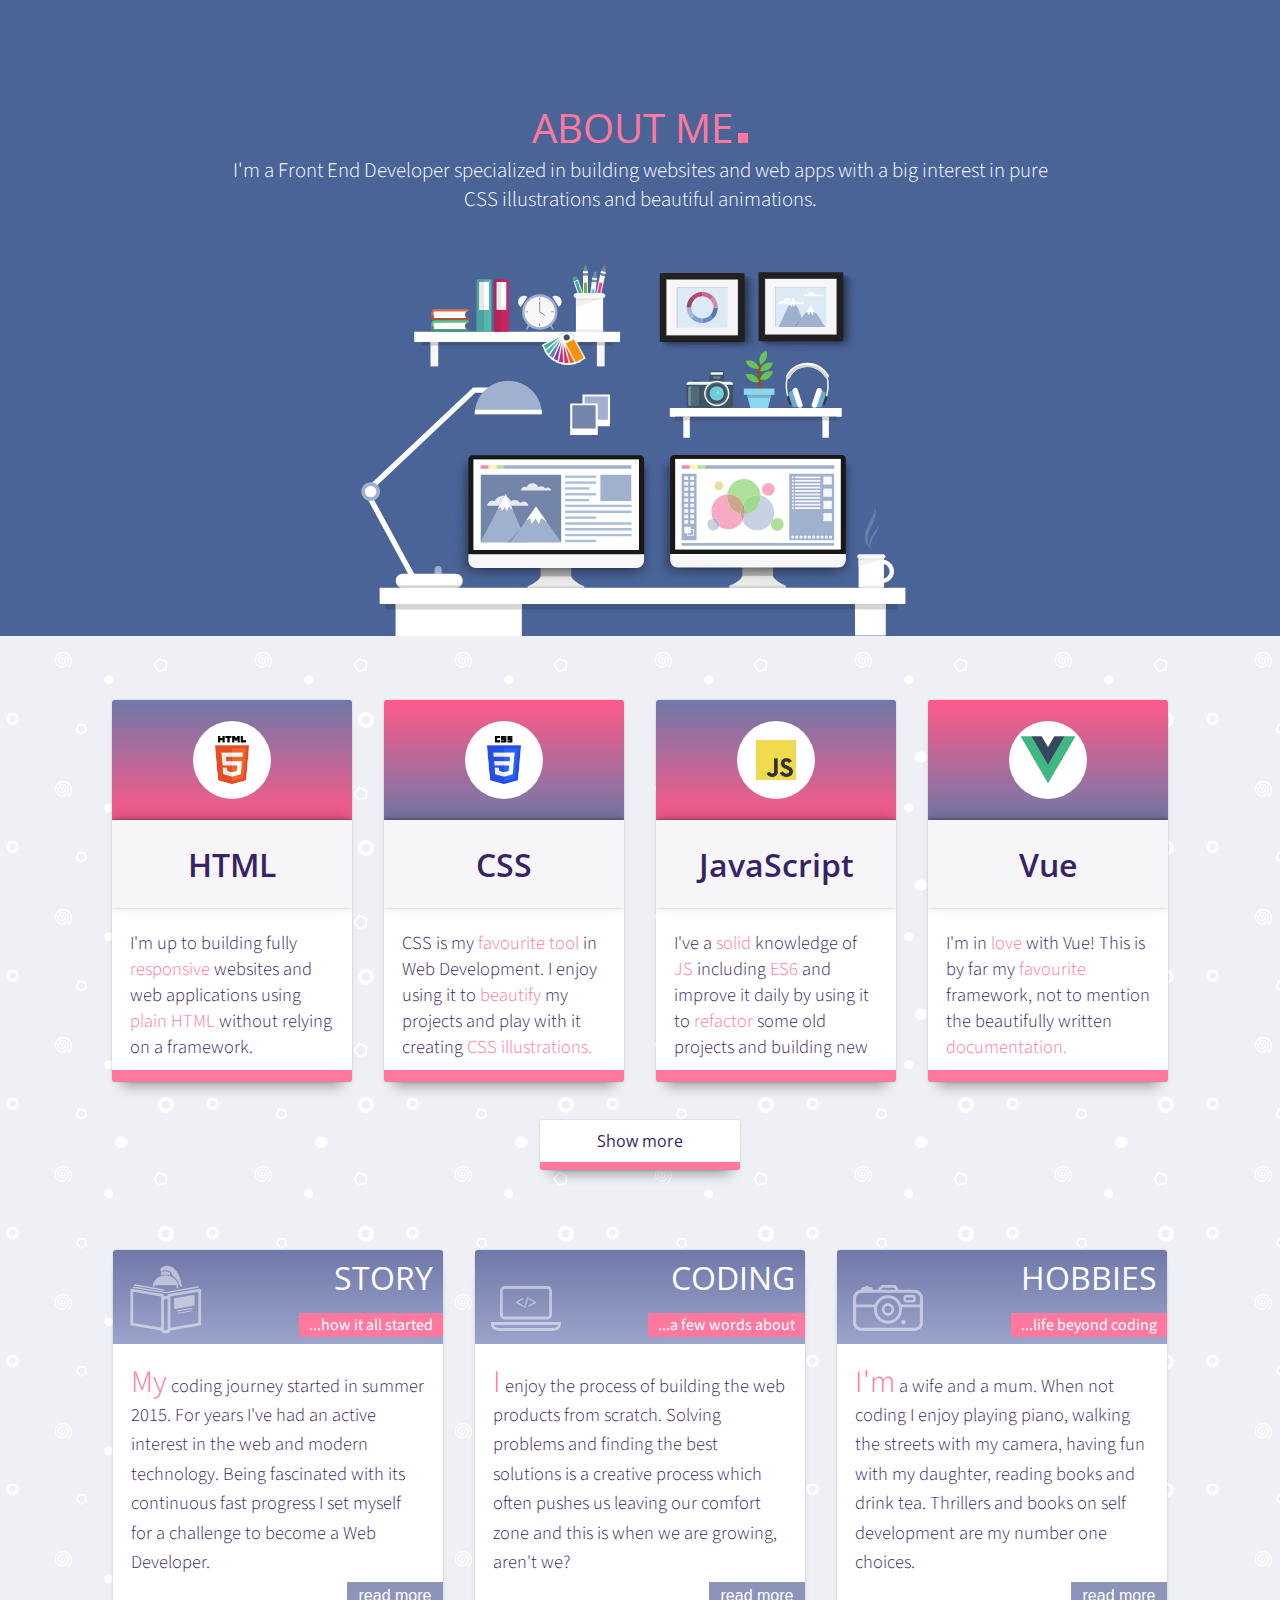
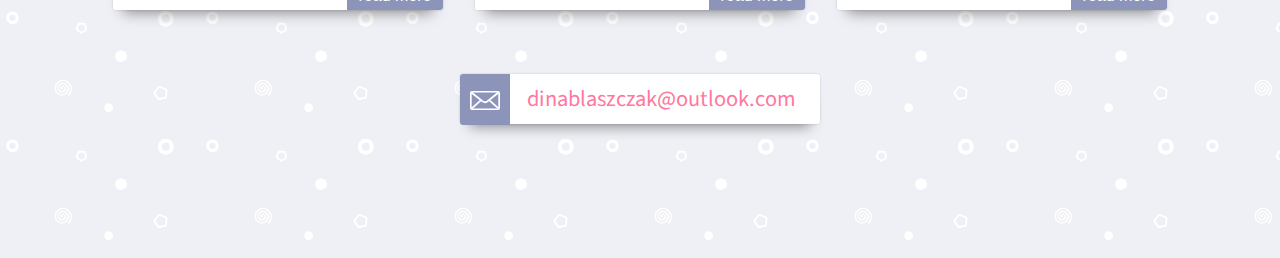
==== about-me.html @ aa44f523 "output commit" ====
<!DOCTYPE html>
<html lang="en">

<head>
  <meta charset="utf-8">

  <meta http-equiv="X-UA-Compatible" content="IE=10; IE=11; IE=edge">
  <meta name="viewport" content="width=device-width, initial-scale=1">
  <meta name="description" content="About page of MINJUNG KIM, Front End Developer located in Poland.">
  <meta name="author" content="MINJUNG KIM">

  <title>About me - MINJUNG KIM | Front End Developer</title>

  <link rel="shortcut icon" href="images/icon.ico" type="image/x-icon" /><!-- Favicon -->
  <link rel="icon" href="images/icon.ico" type="image/x-icon" /><!-- Favicon -->

  <link rel="stylesheet" type="text/css" href="css/normalize.css" /><!-- reset for browsers -->
  <link rel="stylesheet" media="screen" href="css/font-awesome.min.css" /><!-- mobile stylesheet -->
  <link rel="stylesheet" type="text/css" href="css/styles.css" /><!-- main stylesheet -->
  <link rel="stylesheet" type="text/css" href="css/about-me-styles.css" /><!-- about-me stylesheet -->
  <link rel="stylesheet" media="screen" href="css/animations.min.css" /><!-- animations stylesheet -->

  <link rel="stylesheet" media="screen and (max-width: 500px)" href="css/about_media_small.css" />
  <link rel="stylesheet" media="screen and (min-width: 320px) and (max-width: 640px) and (orientation: landscape)"
    href="css/media_small_landscape.css" /><!-- main mobile stylesheet -->
  <!-- about-me mobile stylesheet -->
  <link rel="stylesheet" media="screen and (min-width: 501px) and (max-width: 800px)"
    href="css/about_media_medium.css" /><!-- about-me mobile stylesheet -->
  <link rel="stylesheet" media="screen and (min-width: 800px) and (max-width: 1024px)"
    href="css/about_media_large.css" /><!-- about-me mobile stylesheet -->
  <link rel="stylesheet" media="screen and (min-width: 1024px) and (max-width: 1150px)"
    href="css/about_media_extra_large.css" /><!-- about-me mobile stylesheet -->

  <link href="https://fonts.googleapis.com/css?family=Open+Sans:300,400,400i,600" rel="stylesheet">
  <!-- custom typeface -->
  <link href="https://fonts.googleapis.com/css?family=Source+Sans+Pro:300,400" rel="stylesheet"><!-- custom typeface -->

</head>

<body id="body-about">
  <!-- Navigation -->
  <nav class="nav">
    <a href="index.html#header" class="nav__logo__link"><img class="nav__logo" src="images/logo.svg" alt="logo"></a>
    <span class="hamburger__name">menu</span>
    <svg width="35px" height="35px" class="nav__hamburger">
      <path d="M 5 5 L 33 5" class="hamburger"></path>
      <path d="M 5 15 L 33 15" class="hamburger"></path>
      <path d="M 5 25 L 33 25" class="hamburger"></path>
    </svg>
  </nav>
  <div class="nav-menu">
    <div class="nav-menu__cross">
      <svg width="43px" height="35px">
        <path d="M 5 5 L 30 29" class="nav-menu__cross-line"></path>
        <path d="M 5 29 L 30 5" class="nav-menu__cross-line"></path>
      </svg>
    </div>
    <ul class="nav-menu__list">
      <li class="nav-menu__list-item">
        <a href="index.html" class="nav-menu__link">Home</a>
      </li>
      <li class="nav-menu__list-item">
        <a href="index.html#about" class="nav-menu__link">About</a>
      </li>
      <li class="nav-menu__list-item">
        <a href="index.html#portfolio" class="nav-menu__link">Portfolio</a>
      </li>
      <li class="nav-menu__list-item">
        <a href="index.html#contact" class="nav-menu__link">Contact</a>
      </li>
    </ul>
    <hr class="nav-menu__separator">
    <p class="nav-menu__text">MINJUNG KIM is a front-end developer and designer based in Poland.</p>
    <p class="nav-menu__email">
      <a href="mailto:dinablaszczak@outlook.com" class="nav-menu__link--email">dinablaszczak@outlook.com</a>
    </p>
    <div class="nav-menu__social-btn">
      <a href="https://twitter.com/TheMalni" target="_blank"><span class="fa fa-twitter fa-2x"></span></a>
      <a href="https://codepen.io/themalni" target="_blank"><span class="fa fa-codepen fa-2x"></span></a>
      <a href="https://github.com/Themalni" target="_blank"><span class="fa fa-github fa-2x"></span></a>
      <a href="https://youtube.com/user/TheMalni" target="_blank"><span class="fa fa-youtube fa-2x"></span></a>
      <a href="#" target="_blank"><span class="fa fa-linkedin-square fa-2x"></span></a>
    </div>
  </div>
  <div class="about-me__container">
    <!-- Header -->
    <header class="about-me__header">
      <h1 class="about-me__title">About Me<span class="about-me__title__dot"></span></h1>
      <h3 class="about-me__description">I'm a Front End Developer specialized in building websites and web apps with a
        big interest in pure CSS illustrations and beautiful animations.</h3>
    </header>
    <main class="about-me__main">
      <div class="about-me__skills__flex">
        <!-- first skills item -->
        <div class="about-me__skills__item">
          <div class="about-me__skills__header">
            <img class="about-me__skills__logo" src="images/HTML_large.png" alt="HTML logo">
          </div>
          <div class="about-me__skills__middle">
            <h1 class="about-me__skills__middle__name">HTML</h1>
          </div>
          <p class="about-me__skills__text">I'm up to building fully <span
              class="about-me__skills__text--accent">responsive</span> websites and web applications using <span
              class="about-me__skills__text--accent">plain HTML</span> without relying on a framework.</p>
        </div>
        <!-- second skills item -->
        <div class="about-me__skills__item">
          <div class="about-me__skills__header">
            <img class="about-me__skills__logo" src="images/CSS_large.png" alt="CSS logo">
          </div>
          <div class="about-me__skills__middle">
            <h1 class="about-me__skills__middle__name">CSS</h1>
          </div>
          <p class="about-me__skills__text">CSS is my <span class="about-me__skills__text--accent">favourite tool</span>
            in Web Development. I enjoy using it to <span class="about-me__skills__text--accent">beautify</span> my
            projects and play with it creating <span class="about-me__skills__text--accent">CSS illustrations.</span>
          </p>
        </div>
        <!-- third skills item -->
        <div class="about-me__skills__item">
          <div class="about-me__skills__header">
            <img class="about-me__skills__logo" src="images/js_large.png" alt="JavaScript logo">
          </div>
          <div class="about-me__skills__middle">
            <h1 class="about-me__skills__middle__name">JavaScript</h1>
          </div>
          <p class="about-me__skills__text">I've a <span class="about-me__skills__text--accent">solid</span> knowledge
            of <span class="about-me__skills__text--accent">JS</span> including <span
              class="about-me__skills__text--accent">ES6</span> and improve it daily by using it to <span
              class="about-me__skills__text--accent">refactor</span> some old projects and building new ones.</p>
        </div>
        <!-- sixth skills item -->
        <div class="about-me__skills__item">
          <div class="about-me__skills__header">
            <img class="about-me__skills__logo" src="images/vue.png" alt="Vue logo">
          </div>
          <div class="about-me__skills__middle">
            <h1 class="about-me__skills__middle__name">Vue</h1>
          </div>
          <p class="about-me__skills__text">I'm in <span class="about-me__skills__text--accent">love</span> with Vue!
            This is by far my <span class="about-me__skills__text--accent">favourite</span> framework, not to mention
            the beautifully written <span class="about-me__skills__text--accent">documentation.</span></p>
        </div>
        <!-- forth skills item -->
        <div class="about-me__skills__item">
          <div class="about-me__skills__header">
            <img class="about-me__skills__logo" src="images/react_logo.png" alt="React logo">
          </div>
          <div class="about-me__skills__middle">
            <h1 class="about-me__skills__middle__name">React</h1>
          </div>
          <p class="about-me__skills__text">Learned <span class="about-me__skills__text--accent">fundamentals</span> of
            this library and used it together with <span class="about-me__skills__text--accent">Redux</span> and <span
              class="about-me__skills__text--accent">Styled Components</span> in one of
            the projects.</p>
        </div>
        <!-- fith skills item -->
        <div class="about-me__skills__item">
          <div class="about-me__skills__header">
            <img class="about-me__skills__logo" src="images/jquery_large.png" alt="jQuery logo">
          </div>
          <div class="about-me__skills__middle">
            <h1 class="about-me__skills__middle__name">jQuery</h1>
          </div>
          <p class="about-me__skills__text">I can <span class="about-me__skills__text--accent">manipulate DOM</span>
            with jQuery along with adding some <span class="about-me__skills__text--accent">animations</span> and other
            functionality to a page or an app.</p>
        </div>
        <!-- seventh skills item -->
        <div class="about-me__skills__item">
          <div class="about-me__skills__header">
            <img class="about-me__skills__logo" src="images/git.png" alt="Git logo">
          </div>
          <div class="about-me__skills__middle">
            <h1 class="about-me__skills__middle__name">Git</h1>
          </div>
          <p class="about-me__skills__text">All my latest projects are supported by <span
              class="about-me__skills__text--accent">Git</span>. I use it to publish, <span
              class="about-me__skills__text--accent">maintain</span> my work and for <span
              class="about-me__skills__text--accent">teaming up</span> with other devs.</p>
        </div>
        <!-- eight skills item -->
        <div class="about-me__skills__item">
          <div class="about-me__skills__header">
            <img class="about-me__skills__logo" src="images/photoshop_large.png" alt="Photoshop logo">
          </div>
          <div class="about-me__skills__middle">
            <h1 class="about-me__skills__middle__name">Photoshop</h1>
          </div>
          <p class="about-me__skills__text">Have been using it on some occasions to <span
              class="about-me__skills__text--accent">post process</span> images and know my way around it and its <span
              class="about-me__skills__text--accent">tools</span>.</p>
        </div>
      </div><!-- END skills flex -->
      <button class="about-me__skills__btn">Show more</button>
      <div class="about-me__biography__flex">
        <!-- Background-->
        <div class="about-me__biography__item" id="item__one">
          <div class="about-me__biography__header">
            <img class="about-me__biography__header__icon" src="images/story_biography3.svg" alt="story icon">
            <h2 class="about-me__title about-me__title--small">
              Story</h2>
            <h4 class="about-me__biography__description">...how it all started</h4>
          </div>
          <p class="about-me__biography__text"><span class="about-me__first-letter">My</span> coding journey started in
            summer 2015. For years I've had an active interest in the web and modern technology. Being fascinated with
            its continuous fast progress I set myself for a challenge to become a Web Developer.</p>
          <p class="about-me__biography__text">I enjoy being a lifetime learner. I love creating something out of
            nothing by mixing up my knowledge, skills and imagination. The more days I see behind while learning to
            code, the more I fall in love with the new profession I chose to do for a living. In fact, I call it now my
            "full-time" addiction.</p>
          <p class="about-me__biography__text">People who know me say I am a thorough person with an eye for details. I
            dislike sloppiness in real life and bring the same rules to coding.</p>
          <button class="about-me__more" data-name="item-one-more">read more</button>
        </div>
        <!-- Coding -->
        <div class="about-me__biography__item" id="item__two">
          <div class="about-me__biography__header">
            <img class="about-me__biography__header__icon" src="images/coding_biography.svg" alt="coding icon">
            <h2 class="about-me__title about-me__title--small">Coding</h2>
            <h4 class="about-me__biography__description">...a few words about</h4>
          </div>
          <p class="about-me__biography__text"><span class="about-me__first-letter">I</span> enjoy the process of
            building the web products from scratch. Solving problems and finding the best solutions is a creative
            process which often pushes us leaving our comfort zone and this is when we are growing, aren't we?</p>
          <p class="about-me__biography__text">I chose Front End Development because it allows me to work closely with
            design. Having background in photography and digital illustrations I am pulled towards visual aspect of web
            development. It's amazing to be able to take a design and turn it into a functional product for people to
            use and enjoy.</p>
          <p class="about-me__biography__text">All my projects are fully responsive. Turning my work into a good user
            experience on mobile devices is my priority and I take a great care of it.</p>
          <button class="about-me__more" data-name="item-two-more">read more</button>
        </div>
        <!-- Hobbies  -->
        <div class="about-me__biography__item" id="item__three">
          <div class="about-me__biography__header">
            <img class="about-me__biography__header__icon" src="images/camera_biography.svg" alt="hobbies icon">
            <h2 class="about-me__title about-me__title--small">Hobbies</h2>
            <h4 class="about-me__biography__description">...life beyond coding</h4>
          </div>
          <p class="about-me__biography__text"><span class="about-me__first-letter">I'm</span> a wife and a mum. When
            not coding I enjoy playing piano, walking the streets with my camera, having fun with my daughter, reading
            books and drink tea. Thrillers and books on self development are my number one choices.</p>
          <p class="about-me__biography__text">Since 2010 I've been doing stock photography and have been selling images
            all over the world. Apart from taking photos I get a kick out of image post processing. I have a channel on
            YouTube dedicated to GIMP users who want to learn tips and tricks on editing photos and making
            illustrations.</p>
          <p class="about-me__biography__text">If you have any questions or would like to have a chat about coding, just
            drop me a line or two. I'm keen on meeting new like-minded people.</p>
          <button class="about-me__more" data-name="item-three-more">read more</button>
        </div>
      </div><!-- END biography flex -->
    </main>
    <div class="about-me__email__container">
      <img class="about-me__email__icon" src="images/mail_white.svg" alt="email icon">
      <a class="about-me__email" href="mailto:dinablaszczak@outlook.com">dinablaszczak@outlook.com</a>
    </div>
    <!-- Footer -->
    <footer class="footer">
      <div class="footer__info__container">
        <h2 class="footer__copyright">&copy; MINJUNG KIM 2021</h2>
        <!-- footer navigation -->
        <ul class="footer-menu__list">
          <li class="footer-menu__list-item">
            <a href="index.html#about" class="footer-menu__link">About</a>
          </li>
          <li class="footer-menu__list-item">
            <a href="index.html#portfolio" class="footer-menu__link">Portfolio</a>
          </li>
          <li class="footer-menu__list-item">
            <a href="index.html#contact" class="footer-menu__link">Contact</a>
          </li>
        </ul>
        <!-- footer social buttons -->
        <div class="footer__social-btn">
          <a href="https://twitter.com/TheMalni" target="_blank"><span class="fa fa-twitter fa-2x"></span></a>
          <a href="https://codepen.io/themalni" target="_blank"><span class="fa fa-codepen fa-2x"></span></a>
          <a href="https://github.com/Themalni" target="_blank"><span class="fa fa-github fa-2x"></span></a>
          <a href="https://youtube.com/user/TheMalni" target="_blank"><span class="fa fa-youtube fa-2x"></span></a>
          <a href="#" target="_blank"><span class="fa fa-linkedin-square fa-2x"></span></a>
        </div>
      </div>
    </footer>
  </div>
  <script src="https://cdnjs.cloudflare.com/ajax/libs/jquery/3.1.0/jquery.min.js"></script><!-- jQuery -->
  <script type="text/javascript" src="js/inert.min.js"></script><!-- inert js-->
  <script type="text/javascript" src="js/scripts.min.js"></script><!-- Custom JavaScript -->

  <script>
    (function (i, s, o, g, r, a, m) {
      i['GoogleAnalyticsObject'] = r; i[r] = i[r] || function () {
        (i[r].q = i[r].q || []).push(arguments)
      }, i[r].l = 1 * new Date(); a = s.createElement(o),
        m = s.getElementsByTagName(o)[0]; a.async = 1; a.src = g; m.parentNode.insertBefore(a, m)
    })(window, document, 'script', 'https://www.google-analytics.com/analytics.js', 'ga');

    ga('create', 'UA-29336846-8', 'auto');
    ga('send', 'pageview');

  </script>

</body>

</html>
---- css/styles.css ----
/* Colors
navy: #382266
pink: #ff789e
blue: #8d94ba
*/

/***  General styles  ***/

body {
  margin: 0;
  padding: 0;
  background-color:  #ff789e;
  overflow-x: hidden;
}
li {
  list-style-type: none;
}
a {
  text-decoration: none;
  color: #fff;
}

/* Icons */
.fa.fa-twitter,
.fa.fa-codepen,
.fa.fa-github,
.fa.fa-youtube,
.fa.fa-linkedin-square {
  display: inline-block;
  margin: 0 5px;
  color: #cfd2e2;
  transition: all 0.2s linear;
}
.fa:hover {
  color: #fff;
}
.fa-2x {
  font-size: 1.5em;
}

/* Titles */
.about__title,
.portfolio__title,
.contact__title {
  width: 100%;
  margin: 0;
  padding: 2em 0 1em;
  color: #ff789e;
  font-size: 2.5em;
  font-family: 'Open Sans', sans-serif;
  font-weight: 400;
  text-align: center;
  text-transform: uppercase;
}
.title--white {
  color: #fff;
}
.about__title__dot,
.portfolio__title__dot,
.contact__title__dot {
  display: inline-block;
  width: 10px;
  height: 10px;
  margin-left: 5px;
  background-color: #ff789e;
}
.title__dot--white {
  background-color: #fff;
}

/***  Navigation  ***/
.nav {
  max-width: 100%;
  height: 50px;
  margin: 0 auto;
  background-color: #382266;
  opacity: 0;
  position: fixed;
  top: 0;
  left: 0;
  right: 0;
  z-index: 5;
}
.nav__logo {
  max-width: 30px;
  height: auto;
  position: relative;
  top: 0.5em;
  left: 0.5em;
}
.nav__hamburger {
  position: absolute;
  top: 0.6em;
  right: 0.8em;
  cursor: pointer;
  opacity: 1;
  -webkit-user-select: none;
     -moz-user-select: none;
      -ms-user-select: none;
          user-select: none;
}
.hamburger {
  stroke: #fff;
  stroke-width: 3;
  stroke-linecap: round;
}
.hamburger__name {
  padding: 5px;
  position: absolute;
  bottom: 1em;
  right: 4.4em;
  font-size: 0.75em;
  font-family: 'Open Sans', sans-serif;
  font-weight: 600;
  color: #fff;
  border-right: 2px solid #fff;
  text-transform: uppercase;
  letter-spacing: 2px;
}
.nav-menu {
  width: 0;
  height: 100%;
  background-color: #60689f;
  background: linear-gradient(to top, #60689f, #8d94ba);
  position: fixed;
  top: 0;
  right: 0;
  bottom: 0;
  z-index: 5;
  transition: all 0.5s linear;
}
.nav-menu__cross {
  /* display: none; */
  /* position: absolute;
  top: 0.8em;
  right: 0.6em; */
  opacity: 1;
  cursor: pointer;
  z-index: 6;
  -webkit-user-select: none;
     -moz-user-select: none;
      -ms-user-select: none;
          user-select: none;
  margin-left: 200px;
  margin-top: 10px;
}
.nav-menu__cross-line {
  stroke: #cfd2e2;
  stroke-width: 3;
  stroke-linecap: round;
}
.nav-menu__list {
  padding-top: 1.2em;
  margin-left: -0.7em;
}
.nav-menu__list-item {
  color: #fff;
  font-size: 1.2em;
  font-family: 'Open Sans', sans-serif;
  font-weight: 400;
  line-height: 1.8em;
  position: relative;
  opacity: 1;
}
.nav-menu__link {
  color: #cfd2e2;
  transition: all 0.1s linear;
}
.nav-menu__link:hover {
  color: #fff;
}
.nav-menu__separator {
  width: 195px;
  margin: 2em 0 2em 1.7em ;
  height: 1px;
  background-color: #cfd2e2;
  border: none;
  opacity: 1;
}
.nav-menu__text,
.nav-menu__email {
  margin: 2em;
  width: 200px;
  color: #cfd2e2;
  font-size: 0.9em;
  font-family: 'Open Sans', sans-serif;
  font-weight: 400;
  opacity: 1;
}
.nav-menu__link--email {
  color: #cfd2e2;
  transition: all 0.1s linear;
}
.nav-menu__link--email:hover {
  color: #fff;
}
.nav-menu__social-btn {
  margin: 2em 1.3em;
  width: 250px;
  opacity: 1;
}

/***  Header  ***/
.header {
  background-image: url(../images/header_background.svg);
  background-repeat: repeat;
  background-size: 400px;
  background-position: top left;
  height: 530px;
  text-align: center;
  position: relative;
  z-index: 2;
  opacity: 0;
  overflow: hidden;
}
.header__title {
  display: inline-block;
  background-color: #fff;
  padding: 0 15px;
  color: #ff789e;
  font-size: 2.9em;
  font-family: 'Open Sans', sans-serif;
  font-weight: 800;
  text-transform: uppercase;
  opacity: 0;
  position: absolute;
  top: 2em;
  left: 50%;
  -webkit-transform: translateX(-50%);
          transform: translateX(-50%);
}
.header__subtitle {
  display: inline-block;
  background-color: #8d94ba;
  padding: 3px 15px;
  color: #fff;
  font-size: 1.8em;
  font-family: 'Open Sans', sans-serif;
  font-weight: 400;
  letter-spacing: 1px;
  opacity: 0;
  position: absolute;
  top: 6em;
  left: 50%;
  -webkit-transform: translateX(-50%);
          transform: translateX(-50%);
}
.header__btn {
  border: 4px solid #fff;
  border-bottom-color: transparent;
  border-top-color: transparent;
  width: 220px;
  background-color: #8d94ba;
  border-radius: 25px;
  padding: 5px 0;
  color: #fff;
  font-size: 1.3em;
  font-family: 'Open Sans', sans-serif;
  font-weight: 400;
  letter-spacing: 1px;
  opacity: 0;
  position: absolute;
  bottom: 8em;
  left: 50%;
  -webkit-transform: translateX(-50%);
          transform: translateX(-50%);
  transition: all .3s linear;
}
.header__btn:hover {
  box-shadow: 0 3px 5px -3px #333,
              inset 0 -50px 0 0 #382266;
  color: #fff;
}
.header__mouse__container {
  box-sizing: border-box;
  position: absolute;
  bottom: -100px;
  left: 50%;
  -webkit-transform: translateX(-50%);
          transform: translateX(-50%);
  width: 170px;
  height: 150px;
  background-color: #382266;
  border-radius: 50%;
}
.header__mouse {
  width: 34px;
  height: auto;
  position: absolute;
  bottom: 7.5em;
  left: 50%;
  -webkit-transform: translateX(-50%);
          transform: translateX(-50%);
  z-index: 4;
}
.header__mouse__roll {
  width: 34px;
  height: auto;
  position: absolute;
  bottom: 7.5em;
  left: 50%;
  -webkit-transform: translateX(-50%);
          transform: translateX(-50%);
  z-index: 4;
}
.header__mouse__text {
  color: #fff;
  font-size: 0.6em;
  font-family: 'Open Sans', sans-serif;
  font-weight: 400;
  letter-spacing: 1px;
  position: absolute;
  bottom: 9.2em;
  left: 50%;
  -webkit-transform: translateX(-50%);
          transform: translateX(-50%);
  z-index: 4;
}

/*** Main section ***/
.main-container {
  opacity: 0;
  z-index: 1;
  position: relative;
  z-index: 1;
}

/*** About section ***/
.about {
  background-color: #382266;
}
.about__info__container {
  display: -webkit-box;
  display: -ms-flexbox;
  display: flex;
  -webkit-box-pack: center;
      -ms-flex-pack: center;
          justify-content: center;
  padding: 0 2em 3em;
}
.about__text {
  min-width: 300px;
  max-width: 560px;
  box-sizing: content-box;
  background-color: #ff789e;
  padding: 0 2em 0;
  border-left: 15px solid #8d94ba;
}
.about__text__description {
  font-family: 'Source Sans Pro', sans-serif;
}
.about__text__description:first-of-type {
  padding-bottom: 1em;
  color: #fff;
  font-size: 1.6em;
  font-weight: 400;
  border-bottom: 1px solid #fff;
}
.about__text__description:last-of-type {
  color: #fff;
  font-size: 1.3em;
  font-weight: 300;
}
.about__btn {
  display: inline-block;
  height: 26px;
  margin: 0.5em 0 1em 0;
  padding: 5px 20px 3px;
  border-radius: 26px;
  background-color: #8d94ba;
  color: #fff;
  font-size: 1em;
  font-family: 'Open Sans', sans-serif;
  font-weight: 400;
  border: 4px solid #fff;
  border-bottom-color: transparent;
  border-top-color: transparent;
  transition: all 0.3s linear;
}
.about__btn:hover {
  box-shadow: inset 0 -50px 0 0 #382266;
  color: #fff;
}
.about__img {
  display: block;
  max-width: 360px;
  max-height: 360px;
  border-radius: 50%;
  border: 15px solid #ff789e;
  border-top-left-radius: 0;
  border-bottom-left-radius: 0;
}
.about__img__mobile {
  display: none;
}

/*** Portfolio ***/

.portfolio {
  padding: 0 2em 3em;
  background-color: #fff;
  z-index: 4;
}
.portfolio__description {
  max-width: 65%;
  margin: 0 auto 2em;
  color: #382266;
  font-size: 1.2em;
  font-family: 'Source Sans Pro', sans-serif;
  font-weight: 300;
  text-align: center;
}
.portfolio__nav__container {
  max-width: 918px;
  margin: 0 auto 0.5em;
  display: -webkit-box;
  display: -ms-flexbox;
  display: flex;
  -webkit-box-pack: center;
      -ms-flex-pack: center;
          justify-content: center;
  -ms-flex-wrap: wrap;
      flex-wrap: wrap;
  background-color: #7078a9;
}
.portfolio__nav__btn {
  width: 128px;
  margin: 1em 0.8em 0.8em;
  padding: 0 5px 4px;
  background-color: transparent;
  color: #fff;
  font-size: 1.1em;
  font-family: 'Open Sans', sans-serif;
  font-weight: 400;
  text-align: center;
  border: none;
  position: relative;
}
.portfolio__nav__btn:before,
.portfolio__nav__btn:after  {
  content: "";
  position: absolute;
  top: -13%;
  left: 50%;
  -webkit-transform: translateX(-50%);
          transform: translateX(-50%);
  border-width: 0;
  border-style: solid;
  border-color: #fff;
  width: 128px;
  height: 115%;
  transition: all .3s linear;
}
.portfolio__nav__btn:before {
  border-top-width: 2px;
  border-left-width: 2px;
}
.portfolio__nav__btn:after {
  border-bottom-width: 2px;
  border-right-width: 2px;
}
.portfolio__nav__btn:hover.portfolio__nav__btn:before,
.portfolio__nav__btn:hover.portfolio__nav__btn:after {
  width: 70%;
  height: 0%;
}
.portfolio__nav__btn:hover.portfolio__nav__btn:after {
  top: 100%;
}
.portfolio__items-container {
  max-width: 932px;
  margin: 0 auto;
  background-color: #fff;
  display: -webkit-box;
  display: -ms-flexbox;
  display: flex;
  -webkit-box-pack: center;
      -ms-flex-pack: center;
          justify-content: center;
  -ms-flex-wrap: wrap;
      flex-wrap: wrap;
  overflow: hidden;
}
.portfolio__item {
  display: block;
  margin: 0.5em;
  width: 450px;
  background-color: #7078a9;
  position: relative;
  overflow: hidden;
  float: left;
}
.portfolio__item__info {
  margin: 0.2em 0 0.5em;
  color: #fff;
  font-size: 1.4em;
  font-family: 'Open Sans', sans-serif;
  font-weight: 300;
  text-align: center;
}
.portfolio__item__thumbnail {
  width: 100%;
  height: auto;
  border-bottom: 1px solid #cfd2e2;
  -webkit-transform: translateY(0%);
          transform: translateY(0%);
  transition: all 0.6s linear;
  z-index: 4;
}
.portfolio__item:hover .portfolio__item__thumbnail {
  -webkit-transform: scale(1.1) translateY(120%);
          transform: scale(1.1) translateY(120%);
}
.portfolio__item:hover .portfolio__item__hover {
  -webkit-transform: translateY(0%);
          transform: translateY(0%);
}
.portfolio__item__hover {
  position: relative;
  width: 100%;
  height: 100%;
  padding-top: 2.5em;
  background-color: #ff4d7f;
  background: linear-gradient(to top, #ff99b6 0%, #ff4d7f 100%);
  position: absolute;
  left: 0;
  top: 0;
  -webkit-transform: translateY(-100%);
          transform: translateY(-100%);
  transition: all 0.6s linear;
  text-align: center;
  z-index: 3;
}
.portfolio__item__hover:before {
  content: "";
  position: absolute;
  top: 2em;
  left: 1.5em;
  width: 0;
  height: 0;
  border-width: 0;
  border-top-width: 1px;
  border-left-width: 1px;
  border-style: solid;
  border-color: #fff;
  transition: all .8s linear;
}
.portfolio__item__hover:after {
  content: "";
  position: absolute;
  bottom: 4.5em;
  right: 1.5em;
  width: 0;
  height: 0;
  border-width: 0;
  border-bottom-width: 1px;
  border-right-width: 1px;
  border-style: solid;
  border-color: #fff;
  transition: all .8s linear;
}
.portfolio__item:hover .portfolio__item__hover:before,
.portfolio__item:hover .portfolio__item__hover:after {
  width: 85%;
  height: 65%;
}
.portfolio__item__hover__title {
  margin: 1.5em 0 0;
  color: #fff;
  font-size: 2.4em;
  font-family: 'Open Sans', sans-serif;
  font-weight: 400;
}
.portfolio__item__hover__description {
  max-width: 60%;
  margin: 0.5em auto 0;
  color: #fff;
  font-size: 1.3em;
  font-family: 'Source Sans Pro', sans-serif;
  font-weight: 300;
}
.portfolio__item__hover__base-info {
  position: absolute;
  left: 40%;
  bottom: 3.5em;
  -webkit-transform: translateX(-35%);
          transform: translateX(-35%);
  color: #fff;
  font-size: 1.1em;
  font-family: 'Source Sans Pro', sans-serif;
  font-weight: 300;
}
.portfolio__item__hover__base-info__title {
  color: #fff;
  font-size: 1.2em;
  font-family: 'Open Sans', sans-serif;
  font-weight: 400;
}

/*** Contact ***/
.contact {
  padding: 0 0 3em;
  background-color: #ff789e;
  text-align: center;
}
.contact__description {
  margin: 0 auto;
  color: #fff;
  font-size: 1.4em;
  font-family: 'Source Sans Pro', sans-serif;
  font-weight: 300;
}
.contact__link {
  display: inline-block;
  margin-top: 1em;
  font-size: 2em;
  font-family: 'Open Sans', sans-serif;
  font-weight: 400;
  border-bottom: 1px solid #fff;
  transition: all 0.1s linear;
}
.contact__envelope {
  background-image: url(../images/envelope.svg);
  background-size: 550px;
  height: 400px;
  background-position: 95% 30%;
  background-repeat: no-repeat;
}
.contact__social-btn__container {
  display: block;
  width: 390px;
  margin: 3em auto 0;
}
.contact__btn__link:first-child{
  margin-left: -1.5em;
}
.contact__social-btn {
  display: inline-block;
  width: 25px;
  height: 23px;
  padding: 10px;
  background-color: rgba(255,255,255, 0.3);
  border-radius: 25px;
  border: 4px solid rgba(255,255,255, 1);
  border-bottom-color: transparent;
  border-top-color: transparent;
  transition: all 0.3s linear;
  margin-left: -1.3em;
}
.contact__social-btn__container .fa.fa-twitter,
.contact__social-btn__container .fa.fa-codepen,
.contact__social-btn__container .fa.fa-github,
.contact__social-btn__container .fa.fa-youtube,
.contact__social-btn__container .fa.fa-linkedin-square {
  color: #fff;
  position: relative;
  left: 1.02em;
  top: -0.67em;
}
.contact__social-btn__container .fa.fa-twitter {
  left: 1.05em;
}
.contact__social-btn__container .fa.fa-codepen {
  left: 1.1em;
}
.contact__social-btn:hover {
  -webkit-transform: rotate(180deg);
          transform: rotate(180deg);
}

/***  Footer  ***/
.footer {
  border-top: 2px solid #cfd2e2;
  height: 100px;
  background-color: #382266;
  opacity: 0;
  position: relative;
  top: 2em;
}
.footer__info__container {
  margin: 1.5em 4em 1em;
  display: -webkit-box;
  display: -ms-flexbox;
  display: flex;
  -ms-flex-pack: distribute;
      justify-content: space-around;
  -webkit-box-align: center;
      -ms-flex-align: center;
          align-items: center;
}
.footer__copyright {
  -webkit-box-flex: 2;
      -ms-flex: 2;
          flex: 2;
  margin: 0;
  color: #cfd2e2;
  font-family: "Open Sans", sans-serif;
  font-size: 1.1em;
  font-weight: 400;
}
.footer-menu__list {
  -webkit-box-flex: 2;
      -ms-flex: 2;
          flex: 2;
  text-align: center;
  padding: 0;
}
.footer-menu__list-item {
  display: inline-block;
  margin: 0 0.5em;
  color: #fff;
  font-size: 1.1em;
  font-family: 'Open Sans', sans-serif;
  font-weight: 400;
  opacity: 1;
}
.footer-menu__link {
  color: #cfd2e2;
  -webkit-transform: none;
          transform: none;
  transition: all 0.1s linear;
}
.footer-menu__link:hover {
  color: #fff;
}
.footer__social-btn {
  -webkit-box-flex: 2;
      -ms-flex: 2;
          flex: 2;
  opacity: 1;
  text-align: right;
}
---- css/about-me-styles.css ----
body {
  background-image: url(../images/about_background.svg);
  background-size: 200px;
  height: 200px;
  background-repeat: repeat;
  overflow-x: hidden;
}

/* Titles */
.about-me__title {
  width: 100%;
  margin: 0;
  padding: 1em 0 0.5em;
  color: #ff789e;
  font-size: 2.5em;
  font-family: 'Open Sans', sans-serif;
  font-weight: 400;
  text-align: center;
  text-transform: uppercase;
  z-index: 3;
}
.about-me__title--white {
  color: #fff;
}
.about-me__title__dot {
  display: inline-block;
  width: 10px;
  height: 10px;
  margin-left: 5px;
  background-color: #ff789e;
}
.about-me__title__dot--white {
  background-color: #fff;
}

/*** Container ***/
.about-me__container {
  padding-top: 4em;
  -webkit-animation: showAbout 0.8s forwards linear;
          animation: showAbout 0.8s forwards linear;
}

/*** Header ***/
.about-me__header {
  margin-top: -4em;
  background-image: url(../images/about_header.svg);
  background-size: 700px;
  background-position: center 13em;
  background-repeat: no-repeat;
  background-color: #4b6498;
  height: 636px;
  position: relative;
}
.about-me__header .about-me__title {
  position: absolute;
  top: 1.5em;
}
.about-me__description {
  width: 65%;
  font-size: 1.3em;
  font-family: 'Source Sans Pro', sans-serif;
  font-weight: 300;
  color: #fff;
  text-align: center;
  position: absolute;
  left: 50%;
  -webkit-transform: translateX(-50%);
          transform: translateX(-50%);
  top: 6.5em;
}

/***  Main ***/
.about-me__main {
  margin: 3em auto;
}
.about-me__title--small {
  width: 97%;
  padding-top: 0.2em;
  padding-bottom: 1.1em;
  font-size: 2em;
  color: #fff;
  text-align: right;
}

/* Skills */
.about-me__skills__flex {
  display: -webkit-box;
  display: -ms-flexbox;
  display: flex;
  max-width: 1300px;
  height: 420px;
  margin: 0 auto;
  padding: 0 0.8em;
  -webkit-box-pack: center;
      -ms-flex-pack: center;
          justify-content: center;
  -ms-flex-wrap: wrap;
      flex-wrap: wrap;
  overflow-y: hidden;
}
.about-me__skills__item {
  display: inline-block;
  min-width: 200px;
  max-width: 240px;
  margin: 1em;
  height: 370px;
  background-color: #fff;
  box-shadow: 0 0 3px -1px rgba(0,0,0,0.4),
              0 13px 13px -10px rgba(0,0,0,0.4);
  border-bottom: 12px solid #ff789e;
  border-radius: 3px;
  overflow-x: hidden;
}
.about-me__skills__item:nth-child(even) .about-me__skills__header {
  background-color: #7078a9;
  background: linear-gradient(to top, #7078a9 0%, #ff5988 100%);
}
.about-me__skills__header {
  width: 100%;
  height: 120px;
  background-color: #ff5988;
  background: linear-gradient(to bottom, #7078a9 0%, #ff5988 100%);
  position: relative;
}
.about-me__skills__header:before {
  content: "";
  width: 78px;
  height: 78px;
  background-color: #fff;
  border-radius: 50%;
  position: absolute;
  top: 50%;
  left: 50%;
  -webkit-transform: translate(-50%, -50%);
          transform: translate(-50%, -50%);
}
.about-me__skills__logo {
  width: 34px;
  height: auto;
  position: absolute;
  top: 50%;
  left: 50%;
  -webkit-transform: translate(-50%, -50%);
          transform: translate(-50%, -50%);
}
.about-me__skills__item:nth-child(3) .about-me__skills__logo,
.about-me__skills__item:nth-child(5) .about-me__skills__logo,
.about-me__skills__item:nth-child(7) .about-me__skills__logo,
.about-me__skills__item:nth-child(8) .about-me__skills__logo {
  width: 40px;
}
.about-me__skills__item:nth-child(4) .about-me__skills__logo {
  width: 55px;
}
.about-me__skills__item:nth-child(6) .about-me__skills__logo {
  width: 45px;
  left: 51%;
}
.about-me__skills__item:nth-child(7) .about-me__skills__logo {
  width: 45px;
  left: 51%;
}
.about-me__skills__item:nth-child(9) .about-me__skills__logo,
.about-me__skills__item:nth-child(10) .about-me__skills__logo {
  width: 45px;
}
/* skills item opacity */
/* .about-me__skills__item:nth-child(n+5) {
  opacity: 0;
} */
.about-me__skills__middle {
  width: 100%;
  height: 80px;
  background-color: #f6f6f9;
  padding-top: 0.5em;
  text-align: center;
  box-shadow: 0 -1px 3px rgba(0,0,0,0.3),
              0 -5px 13px 0px rgba(106,66,87,0.4);
  position: relative;
  z-index: 2;
}
.about-me__skills__middle__name {
  margin: 0;
  color: #382266;
  font-size: 2em;
  font-family: 'Open Sans', sans-serif;
  font-weight: 600;
  line-height: 2.3;
}

/* Not needed for now */

/* .about-me__skills__middle__description {
  display: inline-block;
  margin: 0;
  margin-top: 0em;
  color: #ff789e;
  font-size: 1em;
  font-family: 'Open Sans', sans-serif;
  font-weight: 400;
  font-style: italic;
  position: relative;
} */
/* .about-me__skills__middle__description:before,
.about-me__skills__middle__description:after {
  content: "";
  width: 10px;
  border-bottom: 2px solid #ff789e;
  position: absolute;
  top: 50%;
}
.about-me__skills__middle__description:before {
  right: 100%;
  margin-right: 0.6em;
}
.about-me__skills__middle__description:after {
  left: 100%;
  margin-left: 0.6em;
} */
.about-me__skills__text {
  margin: 1.2em auto 0.8em;
  max-width: 85%;
  color: #382266;
  font-size: 1.15em;
  font-family: 'Source Sans Pro', sans-serif;
  font-weight: 300;
}
.about-me__skills__text--accent {
  color: #ff789e;
}
.about-me__skills__btn {
  display: block;
  box-sizing: border-box;
  width: 200px;
  margin: 1em auto 4em;
  padding: 10px;
  background-color: #fff;
  color: #382266;
  font-size: 1em;
  font-family: 'Open Sans', sans-serif;
  font-weight: 400;
  border: none;
  border-bottom: 8px solid #ff789e;
  border-radius: 3px;
  box-shadow: 0 0 3px -1px rgba(0,0,0,0.4),
              0 13px 13px -10px rgba(0,0,0,0.4);
}

/* Biography */
.about-me__biography__flex {
  display: -webkit-box;
  display: -ms-flexbox;
  display: flex;
  padding: 0 2em;
  -webkit-box-orient: horizontal;
  -webkit-box-direction: normal;
      -ms-flex-flow: row;
          flex-flow: row;
  -webkit-box-pack: center;
      -ms-flex-pack: center;
          justify-content: center;
}
.about-me__biography__item {
  position: relative;
  margin: 1em;
  max-width: 330px;
  height: 360px;
  background-color: #fff;
  box-shadow: 0 0 3px -1px rgba(0,0,0,0.4),
              0 13px 13px -10px rgba(0,0,0,0.4);
  border-radius: 3px;
  transition: all 1s linear;
  overflow: hidden;
}
.about-me__biography__header {
  width: 100%;
  height: 94px;
  background-color: #7078a9;
  background: linear-gradient(to bottom, #7078a9 0%, #9ba4cb 100%);
  position: relative;
}
.about-me__biography__header__icon {
  width: 70px;
  height: auto;
  position: absolute;
  bottom: 0.8em;
  left: 1em;
  opacity: 0.5;
}
.about-me__biography__item:nth-child(1) .about-me__biography__header__icon {
  bottom: 0.6em;
  left: 0.3em;
  width: 95px;
}
.about-me__biography__description {
  position: absolute;
  bottom: -0.9em;
  right: 0em;
  display: inline-block;
  padding: 1px 10px;
  background-color: #ff789e;
  color: #fff;
  font-size: 1em;
  font-family: 'Source Sans Pro', sans-serif;
  font-weight: 400;
  text-transform: none;
}
.about-me__biography__text {
  max-width: 100%;
  margin: 1.5em auto;
  padding: 0 1em;
  color: #382266;
  font-size: 1.15em;
  font-family: 'Source Sans Pro', sans-serif;
  font-weight: 300;
  line-height: 1.6em;
}
.about-me__first-letter {
  display: inline-block;
  margin-top: -1em;
  font-size: 1.7em;
  color: #ff789e;
}
.about-me__more {
  position: absolute;
  bottom: 0;
  right: 0;
  width: 96px;
  padding: 5px 0;
  background-color: #8d94ba;
  border: none;
  font-size: 1em;
  font-weight: 400;
  color: #fff;
  box-shadow: -95px 1px 0 1px #fff,
              -180px 1px 0 1px #fff,
              -225px 1px 0 1px #fff,
              -260px 1px 0 1px #fff;
  cursor: pointer;
}
.about-me__email__container {
  width: 360px;
  height: 50px;
  margin: 0 auto;
  background-color: #fff;
  box-shadow: 0 0 3px -1px rgba(0,0,0,0.4),
              0 13px 13px -10px rgba(0,0,0,0.4);
  border-radius: 3px;
  position: relative;
}
.about-me__email__icon {
  width: 30px;
  height: auto;
  background-color: #8d94ba;
  padding: 17px 10px 15px;
  border-top-left-radius: 3px;
  border-bottom-left-radius: 3px;
}
.about-me__email {
  color: #ff789e;
  font-size: 1.4em;
  font-family: 'Source Sans Pro', sans-serif;
  font-weight: 400;
  position: absolute;
  top: 50%;
  left: 67px;
  -webkit-transform: translateY(-50%);
          transform: translateY(-50%);
  transition: all .3s linear;
}
---- css/animations.min.css ----
.footer,.header,.main-container{-webkit-animation:d .5s 1s 1 forwards ease-in;animation:d .5s 1s 1 forwards ease-in}.nav{-webkit-animation:a 1s .5s 1 forwards ease-in;animation:a 1s .5s 1 forwards ease-in}.nav-menu__items__animation{-webkit-animation:c .3s 1 forwards ease-in;animation:c .3s 1 forwards ease-in}.nav-menu__list-item:nth-child(2){-webkit-animation-delay:.1s;animation-delay:.1s}.nav-menu__list-item:nth-child(3){-webkit-animation-delay:.2s;animation-delay:.2s}.nav-menu__list-item:nth-child(4){-webkit-animation-delay:.3s;animation-delay:.3s}.nav-menu__separator{-webkit-animation-delay:.8s;animation-delay:.8s}.nav-menu__text{-webkit-animation-delay:1s;animation-delay:1s}.nav-menu__email{-webkit-animation-delay:1.2s;animation-delay:1.2s}.nav-menu__social-btn{-webkit-animation-delay:1.4s;animation-delay:1.4s}.nav-menu__cross__animation{-webkit-animation:d .5s 1 forwards linear;animation:d .5s 1 forwards linear;-webkit-animation-delay:.5s;animation-delay:.5s}.header,.header__btn,.header__subtitle,.header__title{-webkit-animation:d .5s 1s 1 forwards ease-in;animation:d .5s 1s 1 forwards ease-in}.header__mouse__roll{-webkit-animation:b 2s infinite normal forwards;animation:b 2s infinite normal forwards}.portfolio__item__hide{-webkit-animation:f 1.1s forwards ease;animation:f 1.1s forwards ease}.portfolio__item__show{-webkit-animation:g 1.1s forwards ease;animation:g 1.1s forwards ease}.about-me__container{-webkit-animation:i .5s forwards linear;animation:i .5s forwards linear}.about-me__skills__show{-webkit-animation:d .5s forwards linear;animation:d .5s forwards linear}.about-me__skills__hide{-webkit-animation:e 1.5s forwards linear;animation:e 1.5s forwards linear}.about-me__more.about__me__more__slide{-webkit-animation:h 1s linear;animation:h 1s linear}.project__container{-webkit-animation:j .5s forwards linear;animation:j .5s forwards linear}@-webkit-keyframes a{0%{-webkit-transform:translateY(-100%);transform:translateY(-100%);top:-58px;opacity:0}to{-webkit-transform:translateY(0);transform:translateY(0);top:0;opacity:1}}@keyframes a{0%{-webkit-transform:translateY(-100%);transform:translateY(-100%);top:-58px;opacity:0}to{-webkit-transform:translateY(0);transform:translateY(0);top:0;opacity:1}}@-webkit-keyframes b{0%{-webkit-transform:translateY(0) scale(1);transform:translateY(0) scale(1);opacity:0}50%{-webkit-transform:translateY(7%) scale(1.3,.8);transform:translateY(7%) scale(1.3,.8);opacity:1}to{-webkit-transform:translateY(10%) scale(1.3,.8);transform:translateY(10%) scale(1.3,.8);opacity:0}}@keyframes b{0%{-webkit-transform:translateY(0) scale(1);transform:translateY(0) scale(1);opacity:0}50%{-webkit-transform:translateY(7%) scale(1.3,.8);transform:translateY(7%) scale(1.3,.8);opacity:1}to{-webkit-transform:translateY(10%) scale(1.3,.8);transform:translateY(10%) scale(1.3,.8);opacity:0}}@-webkit-keyframes c{0%{-webkit-transform:scale3d(.5);transform:scale3d(.5);top:1em;opacity:0}to{-webkit-transform:scale3d(1);transform:scale3d(1);top:0;opacity:1}}@keyframes c{0%{-webkit-transform:scale3d(.5);transform:scale3d(.5);top:1em;opacity:0}to{-webkit-transform:scale3d(1);transform:scale3d(1);top:0;opacity:1}}@-webkit-keyframes d{0%{opacity:0}to{opacity:1}}@keyframes d{0%{opacity:0}to{opacity:1}}@-webkit-keyframes e{0%{opacity:1}to{opacity:0}}@keyframes e{0%{opacity:1}to{opacity:0}}@-webkit-keyframes f{0%{-webkit-transform:translateX(0) scale(1);transform:translateX(0) scale(1);opacity:1}to{-webkit-transform:translateX(-20%) scale(.8);transform:translateX(-20%) scale(.8);opacity:.6}}@keyframes f{0%{-webkit-transform:translateX(0) scale(1);transform:translateX(0) scale(1);opacity:1}to{-webkit-transform:translateX(-20%) scale(.8);transform:translateX(-20%) scale(.8);opacity:.6}}@-webkit-keyframes g{0%{-webkit-transform:translateX(-20%) scale(.8);transform:translateX(-20%) scale(.8);opacity:.6}to{-webkit-transform:translateX(0) scale(1);transform:translateX(0) scale(1);opacity:1}}@keyframes g{0%{-webkit-transform:translateX(-20%) scale(.8);transform:translateX(-20%) scale(.8);opacity:.6}to{-webkit-transform:translateX(0) scale(1);transform:translateX(0) scale(1);opacity:1}}@-webkit-keyframes h{0%,to{right:0}50%{right:-100%}}@keyframes h{0%,to{right:0}50%{right:-100%}}@-webkit-keyframes i{0%{visibility:hidden;opacity:0;-webkit-transform:scale(.8);transform:scale(.8)}to{-webkit-transform:scale(1);transform:scale(1);visibility:visible;opacity:1}}@keyframes i{0%{visibility:hidden;opacity:0;-webkit-transform:scale(.8);transform:scale(.8)}to{-webkit-transform:scale(1);transform:scale(1);visibility:visible;opacity:1}}@-webkit-keyframes j{0%{visibility:visible;opacity:0;-webkit-transform:scale(.8);transform:scale(.8)}to{visibility:visible;opacity:1;-webkit-transform:scale(1);transform:scale(1)}}@keyframes j{0%{visibility:visible;opacity:0;-webkit-transform:scale(.8);transform:scale(.8)}to{visibility:visible;opacity:1;-webkit-transform:scale(1);transform:scale(1)}}
---- css/about_media_small.css ----
@media screen and (max-width: 500px) {
  .about-me__header {
    background-size: 110%;
    background-position: center bottom;
    height: 560px;
  }
  .about-me__title {
    font-size: 2.2em;
    top: 2em;
  }
  .about-me__description {
    width: 80%;
    font-size: 1.3em;
    top: 6.5em;
  }
  /* skills */
  .about-me__skills__flex {
    padding-left: 0.5em;
    padding-right: 0.5em;
    height: 1240px;
  }
  .about-me__skills__item {
    min-width: 240px;
    max-width: 260px;
  }
  .about-me__skills__btn {
    margin-top: 0.5em;
  }
  /* biography */
  .about-me__biography__flex {
    padding-left: 0.5em;
    padding-right: 0.5em;
    margin-top: 2em;
    -webkit-box-orient: vertical;
    -webkit-box-direction: normal;
        -ms-flex-flow: column;
            flex-flow: column;
  }
  .about-me__biography__item {
    min-width: 280px;
    max-width: 300px;
    height: 390px;
    margin: 1em auto;
  }
  .about-me__biography__text {
    max-width: 85%;
  }
  .about-me__first-letter {
    font-size: 1.7em;
  }
  /* email */
  .about-me__email__container {
    width: 310px;
    height: 40px;
  }
  .about-me__email__icon {
    width: 25px;
    padding: 12px 8px;
  }
  .about-me__email {
    font-size: 1.3em;
    left: 49px;
  }

  /* Footer */
  .footer {
    height: 170px;
  }
  .footer__info__container {
    margin: 1.5em 1em 1em;
    display: -webkit-box;
    display: -ms-flexbox;
    display: flex;
    -webkit-box-orient: vertical;
    -webkit-box-direction: normal;
        -ms-flex-direction: column;
            flex-direction: column;
  }
  .footer__copyright,
  .footer-menu__list {
    -webkit-box-flex: 4;
        -ms-flex: 4;
            flex: 4
  }
  .footer__social-btn {
    -webkit-box-flex: 5;
        -ms-flex: 5;
            flex: 5;
  }
}
---- css/about_media_medium.css ----
@media screen and (min-width: 501px)
              and (max-width: 800px){
  .about-me__header {
    background-size: 530px;
    background-position: center 13em;
    height: 520px;
  }
  .about-me__title {
    font-size: 2.2em;
  }
  .about-me__description {
    width: 85%;
    font-size: 1.3em;
  }
  /* main */
  .about-me__main {
    margin-top: 5em;
  }
  .about-me__skills__flex {
    padding-left: 0.5em;
    padding-right: 0.5em;
    height: 830px;
  }
  .about-me__skills__item {
    min-width: 240px;
    max-width: 260px;
  }
  /* biography */
  .about-me__biography__flex {
    padding-left: 5em;
    padding-right: 5em;
    -webkit-box-orient: vertical;
    -webkit-box-direction: normal;
        -ms-flex-flow: column;
            flex-flow: column;
  }
  .about-me__biography__item {
    min-width: 340px;
    max-width: 380px;
    height: 336px;
    margin: 1em auto;
  }
  .about-me__biography__text {
    max-width: 85%;
  }
  .about-me__first-letter {
    font-size: 1.7em;
  }
  /* email */
  .about-me__email {
    margin-bottom: 1.5em;
  }
  /* footer */
  .footer {
    height: 170px;
  }
  .footer__info__container {
    margin: 1.5em 1em 1em;
    display: -webkit-box;
    display: -ms-flexbox;
    display: flex;
    -webkit-box-orient: vertical;
    -webkit-box-direction: normal;
        -ms-flex-direction: column;
            flex-direction: column;
  }
  .footer__copyright,
  .footer-menu__list  {
    -webkit-box-flex: 4;
        -ms-flex: 4;
            flex: 4
  }
  .footer__social-btn {
    -webkit-box-flex: 5;
        -ms-flex: 5;
            flex: 5;
  }
}
---- css/about_media_large.css ----
@media screen and (min-width: 800px)
              and (max-width: 1024px){
  .about-me__title {
    font-size: 2.2em;
  }
  .about-me__description {
    max-width: 85%;
    font-size: 1.3em;
  }
  /* skills */
  .about-me__skills__flex {
    max-width: 800px;
    padding-left: 0.5em;
    padding-right: 0.5em;
    height: 840px;
  }
  .about-me__skills__item {
    margin: 1em 0.5em;
    min-width: 240px;
    max-width: 260px;
  }
  .about-me__skills__btn {
    margin-top: 0.5em;
  }
  /* biography */
  .about-me__biography__flex {
    padding-left: 0.5em;
    padding-right: 0.5em;
    margin-top: 2em;
    -webkit-box-pack: center;
        -ms-flex-pack: center;
            justify-content: center;
    -webkit-box-orient: horizontal;
    -webkit-box-direction: normal;
        -ms-flex-flow: row;
            flex-flow: row;
  }
  .about-me__biography__item {
    max-width: 300px;
    height: 390px;
    margin: 0.5em;
  }
  .about-me__biography__text {
    max-width: 85%;
  }
  .about-me__first-letter {
    font-size: 1.7em;
  }
  /* footer */
  .footer {
    height: 170px;
  }
  .footer__info__container {
    margin: 1.5em 1em 1em;
    display: -webkit-box;
    display: -ms-flexbox;
    display: flex;
    -webkit-box-orient: vertical;
    -webkit-box-direction: normal;
        -ms-flex-direction: column;
            flex-direction: column;
  }
  .footer__copyright,
  .footer-menu__list {
    -webkit-box-flex: 4;
        -ms-flex: 4;
            flex: 4
  }
  .footer__social-btn {
    -webkit-box-flex: 5;
        -ms-flex: 5;
            flex: 5;
  }
}
---- css/about_media_extra_large.css ----
@media screen and (min-width: 1024px)
              and (max-width: 1150px){
  .about-me__title {
    font-size: 2.2em;
  }
  .about-me__description {
    max-width: 85%;
    font-size: 1.3em;
  }
  /* skills */
  .about-me__skills__flex {
    max-width: 1100px;
    padding-left: 0.5em;
    padding-right: 0.5em;
    height: 440px;
    overflow-y: visible;
  }
  .about-me__skills__item {
    display: block;
    margin: 1em 0.5em;
    min-width: 220px;
    max-width: 235px;
    height: 390px;
    float: left;
  }
 .about-me__skills__text {
   background-color: #fff;
  }
  /* biography */
  .about-me__biography__flex {
    padding-left: 0.5em;
    padding-right: 0.5em;
    margin-top: 2em;
    -webkit-box-pack: center;
        -ms-flex-pack: center;
            justify-content: center;
    -webkit-box-orient: horizontal;
    -webkit-box-direction: normal;
        -ms-flex-flow: row;
            flex-flow: row;
  }
  .about-me__biography__item {
    max-width: 300px;
    height: 390px;
    margin: 0.5em;
  }
  .about-me__biography__text {
    max-width: 85%;
  }
  .about-me__first-letter {
    font-size: 1.7em;
  }
  .about-me__more {
    box-shadow: -95px 1px 1px 1px #fff,
              -180px 1px 1px 1px #fff,
              -225px 1px 1px 1px #fff,
              -260px 1px 1px 1px #fff;
  }
                  
  /* footer */
  .footer {
    height: 170px;
  }
  .footer__info__container {
    margin: 1.5em 1em 1em;
    display: -webkit-box;
    display: -ms-flexbox;
    display: flex;
    -webkit-box-orient: vertical;
    -webkit-box-direction: normal;
        -ms-flex-direction: column;
            flex-direction: column;
  }
  .footer__copyright,
  .footer-menu__list  {
    -webkit-box-flex: 4;
        -ms-flex: 4;
            flex: 4
  }
  .footer__social-btn {
    -webkit-box-flex: 5;
        -ms-flex: 5;
            flex: 5;
  }
}
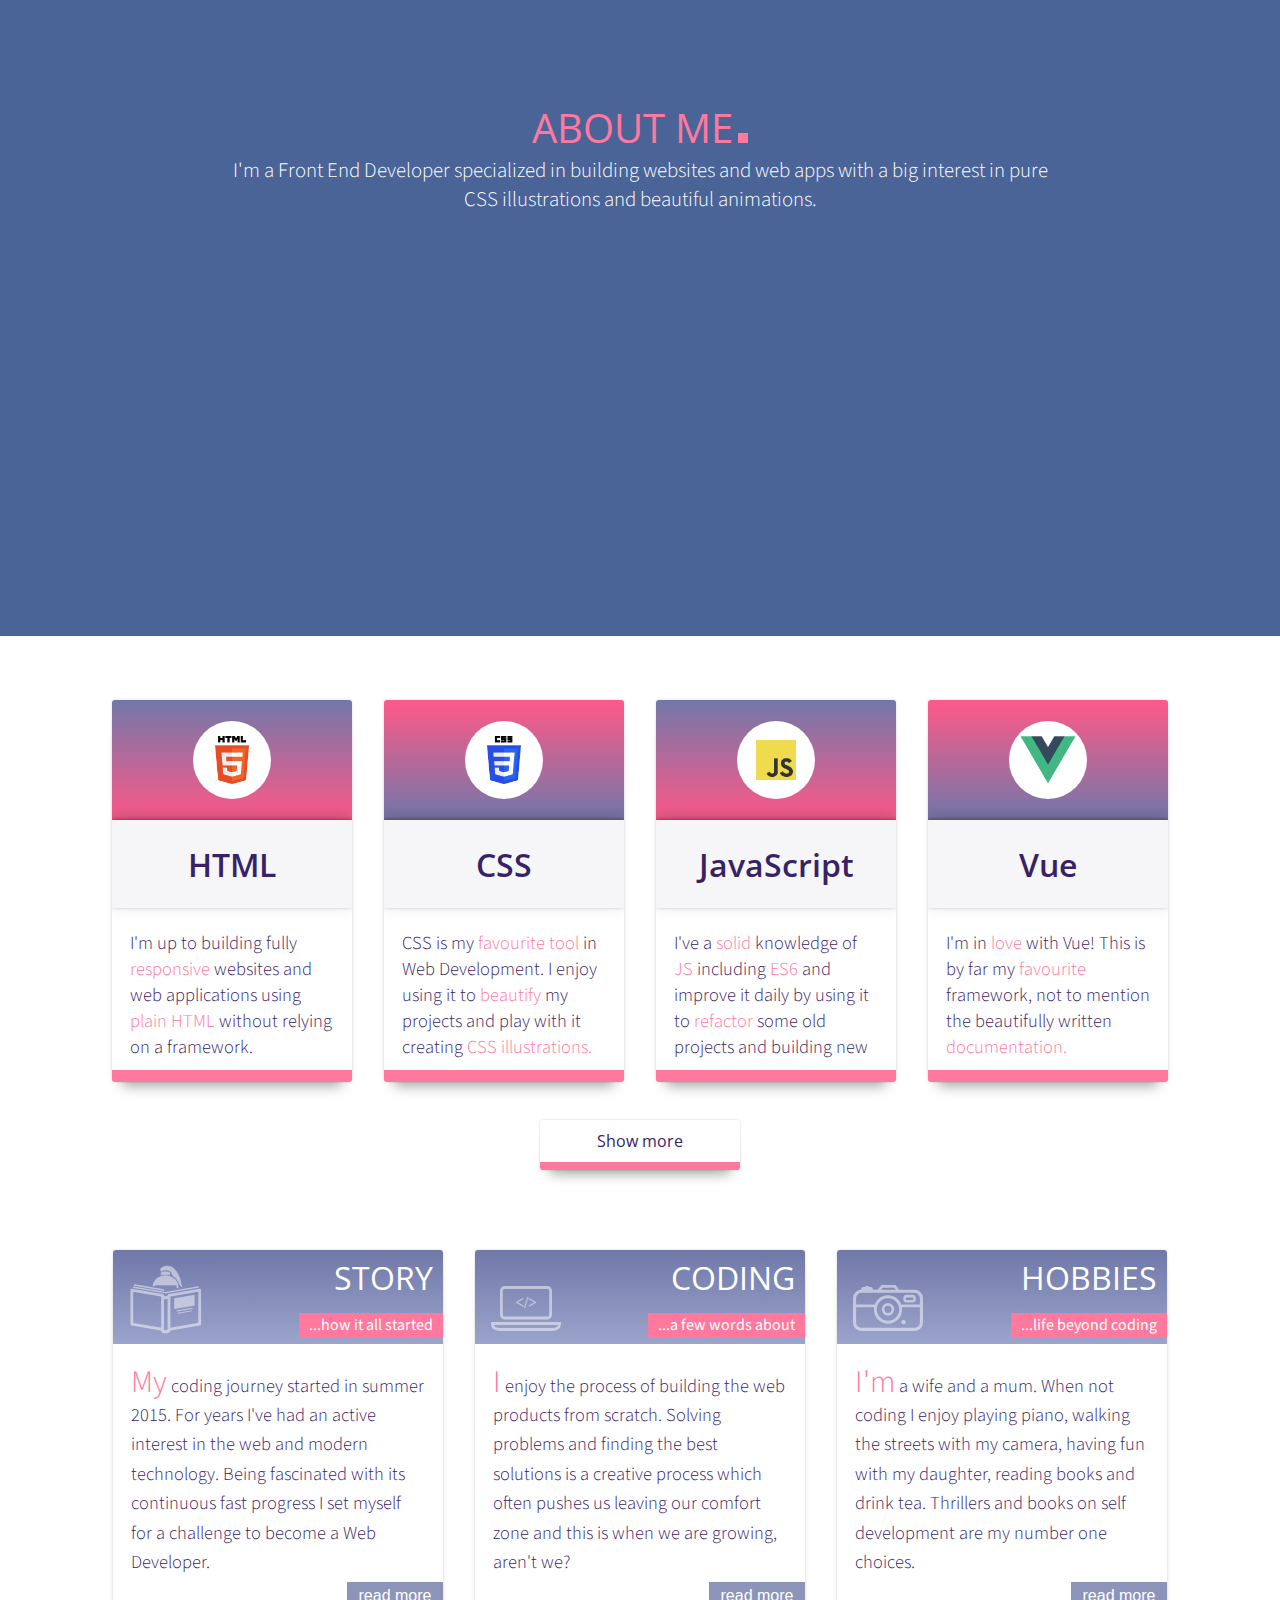
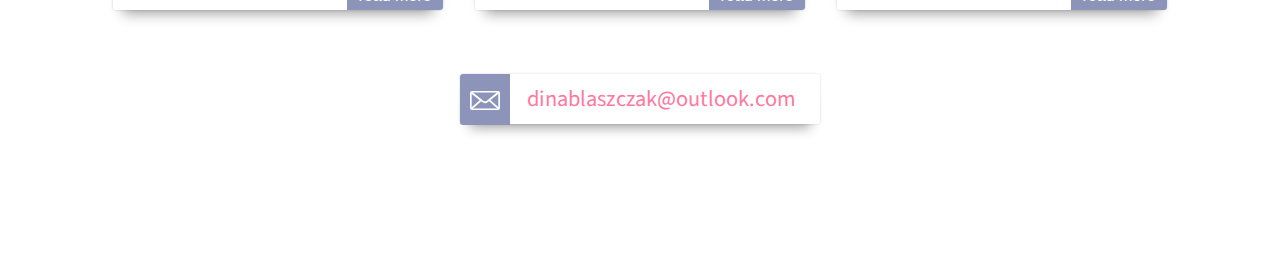
==== commit 417599c7: "output edit" ====
--- a/about-me.html
+++ b/about-me.html
@@ -1,5 +1,5 @@
 <!DOCTYPE html>
-<html lang="en">
+<html lang="kr">
 
 <head>
   <meta charset="utf-8">
@@ -10,9 +10,6 @@
   <meta name="author" content="MINJUNG KIM">
 
   <title>About me - MINJUNG KIM | Front End Developer</title>
-
-  <link rel="shortcut icon" href="images/icon.ico" type="image/x-icon" /><!-- Favicon -->
-  <link rel="icon" href="images/icon.ico" type="image/x-icon" /><!-- Favicon -->
 
   <link rel="stylesheet" type="text/css" href="css/normalize.css" /><!-- reset for browsers -->
   <link rel="stylesheet" media="screen" href="css/font-awesome.min.css" /><!-- mobile stylesheet -->
@@ -40,7 +37,7 @@
 <body id="body-about">
   <!-- Navigation -->
   <nav class="nav">
-    <a href="index.html#header" class="nav__logo__link"><img class="nav__logo" src="images/logo.svg" alt="logo"></a>
+    <span>MJ</span>
     <span class="hamburger__name">menu</span>
     <svg width="35px" height="35px" class="nav__hamburger">
       <path d="M 5 5 L 33 5" class="hamburger"></path>
--- a/css/styles.css
+++ b/css/styles.css
@@ -9,7 +9,7 @@
 body {
   margin: 0;
   padding: 0;
-  background-color:  #ff789e;
+  background-color:  #fff;
   overflow-x: hidden;
 }
 li {
@@ -45,7 +45,7 @@
   width: 100%;
   margin: 0;
   padding: 2em 0 1em;
-  color: #ff789e;
+  color:#FDCF4A;
   font-size: 2.5em;
   font-family: 'Open Sans', sans-serif;
   font-weight: 400;
@@ -62,7 +62,7 @@
   width: 10px;
   height: 10px;
   margin-left: 5px;
-  background-color: #ff789e;
+  background-color: #FDCF4A;
 }
 .title__dot--white {
   background-color: #fff;
@@ -82,11 +82,11 @@
   z-index: 5;
 }
 .nav__logo {
-  max-width: 30px;
-  height: auto;
-  position: relative;
-  top: 0.5em;
-  left: 0.5em;
+  max-width: 90px;
+  height: 50px;
+  display: flex;
+  justify-content: center;
+  align-items: center;
 }
 .nav__hamburger {
   position: absolute;
@@ -202,7 +202,8 @@
 
 /***  Header  ***/
 .header {
-  background-image: url(../images/header_background.svg);
+  /* background-image: url(../images/header_background.svg); */
+  background-color: #FDCF4A;
   background-repeat: repeat;
   background-size: 400px;
   background-position: top left;
@@ -217,7 +218,7 @@
   display: inline-block;
   background-color: #fff;
   padding: 0 15px;
-  color: #ff789e;
+  color: #FDCF4A;
   font-size: 2.9em;
   font-family: 'Open Sans', sans-serif;
   font-weight: 800;
@@ -342,7 +343,7 @@
   min-width: 300px;
   max-width: 560px;
   box-sizing: content-box;
-  background-color: #ff789e;
+  background-color: #FDCF4A;
   padding: 0 2em 0;
   border-left: 15px solid #8d94ba;
 }
@@ -520,8 +521,8 @@
   width: 100%;
   height: 100%;
   padding-top: 2.5em;
-  background-color: #ff4d7f;
-  background: linear-gradient(to top, #ff99b6 0%, #ff4d7f 100%);
+  background-color: #382266;
+  /* background: linear-gradient(to top, #ff99b6 0%, #ff4d7f 100%); */
   position: absolute;
   left: 0;
   top: 0;
@@ -600,7 +601,7 @@
 /*** Contact ***/
 .contact {
   padding: 0 0 3em;
-  background-color: #ff789e;
+  background-color: #FDCF4A;
   text-align: center;
 }
 .contact__description {
--- a/css/about-me-styles.css
+++ b/css/about-me-styles.css
@@ -1,5 +1,4 @@
 body {
-  background-image: url(../images/about_background.svg);
   background-size: 200px;
   height: 200px;
   background-repeat: repeat;
@@ -43,7 +42,6 @@
 /*** Header ***/
 .about-me__header {
   margin-top: -4em;
-  background-image: url(../images/about_header.svg);
   background-size: 700px;
   background-position: center 13em;
   background-repeat: no-repeat;
